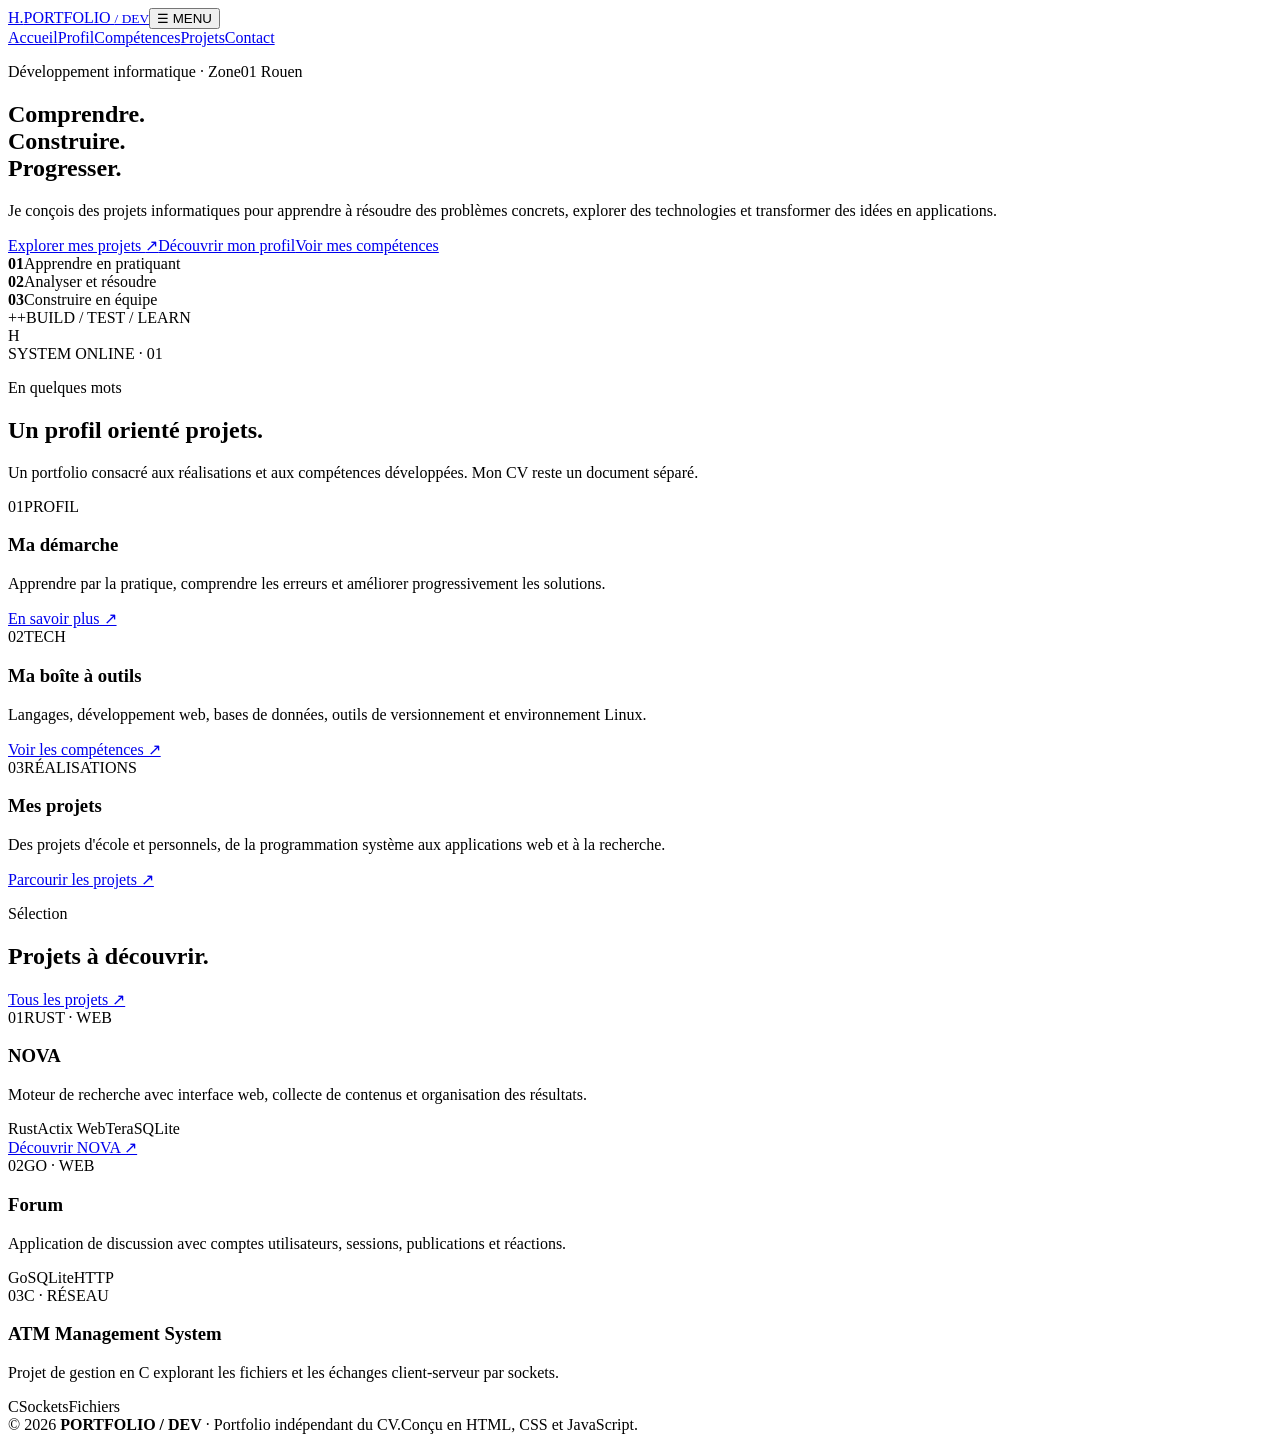
==== index.html @ 58ba7607 "Add files via upload" ====
<!doctype html>
<html lang="fr">
  <head>
    <meta charset="utf-8" />
    <meta name="viewport" content="width=device-width, initial-scale=1" />
    <meta
      name="description"
      content="Portfolio indépendant de développeur en formation à Zone01 Rouen. Présentation, compétences et projets."
    />
    <title>Accueil | Portfolio développeur</title>
    <link rel="stylesheet" href="static/css/style.css" />
    <script src="static/js/script.js" defer></script>
  </head>
  <body>
    <header class="site-header">
      <div class="wrap header-inner">
        <a class="brand" href="index.html"
          ><span class="brand-mark">H.</span
          ><span class="brand-name">PORTFOLIO <small>/ DEV</small></span></a
        ><button
          class="menu-toggle"
          aria-label="Ouvrir le menu"
          aria-expanded="false"
        >
          ☰ MENU
        </button>
        <nav class="nav" aria-label="Navigation principale">
          <a href="index.html" class="active" aria-current="page">Accueil</a
          ><a href="profil.html" class="">Profil</a
          ><a href="competences.html" class="">Compétences</a
          ><a href="projets.html" class="">Projets</a
          ><a href="contact.html" class="">Contact</a>
        </nav>
      </div>
    </header>
    <main>
      <section class="wrap hero">
        <div>
          <p class="eyebrow">Développement informatique · Zone01 Rouen</p>
          <h1>Comprendre.<br /><span>Construire.</span><br />Progresser.</h1>
          <p class="intro">
            Je conçois des projets informatiques pour apprendre à résoudre des
            problèmes concrets, explorer des technologies et transformer des
            idées en applications.
          </p>
          <div class="actions">
            <a class="btn btn-primary" href="projets.html"
              >Explorer mes projets <span>↗</span></a
            ><a class="btn btn-secondary" href="profil.html"
              >Découvrir mon profil</a
            ><a class="btn btn-tertiary" href="competences.html"
              >Voir mes compétences</a
            >
          </div>
          <div class="micro-grid">
            <div><strong>01</strong><span>Apprendre en pratiquant</span></div>
            <div><strong>02</strong><span>Analyser et résoudre</span></div>
            <div><strong>03</strong><span>Construire en équipe</span></div>
          </div>
        </div>
        <div class="hero-art" aria-label="Illustration graphique du portfolio">
          <span class="art-cross one">+</span
          ><span class="art-cross two">+</span
          ><span class="art-label top">BUILD / TEST / LEARN</span>
          <div class="art-core"><span>H</span></div>
          <span class="art-label bottom">SYSTEM ONLINE · 01</span>
        </div>
      </section>
      <section class="section section-alt">
        <div class="wrap">
          <div class="section-head">
            <div>
              <p class="eyebrow">En quelques mots</p>
              <h2 class="section-title">
                Un profil orienté <span>projets.</span>
              </h2>
            </div>
            <p class="section-note">
              Un portfolio consacré aux réalisations et aux compétences
              développées. Mon CV reste un document séparé.
            </p>
          </div>
          <div class="cards">
            <article class="card">
              <div class="card-top">
                <span class="card-index">01</span
                ><span class="tag">PROFIL</span>
              </div>
              <h3>Ma démarche</h3>
              <p>
                Apprendre par la pratique, comprendre les erreurs et améliorer
                progressivement les solutions.
              </p>
              <a class="text-link" href="profil.html">En savoir plus ↗</a>
            </article>
            <article class="card">
              <div class="card-top">
                <span class="card-index">02</span><span class="tag">TECH</span>
              </div>
              <h3>Ma boîte à outils</h3>
              <p>
                Langages, développement web, bases de données, outils de
                versionnement et environnement Linux.
              </p>
              <a class="text-link" href="competences.html"
                >Voir les compétences ↗</a
              >
            </article>
            <article class="card">
              <div class="card-top">
                <span class="card-index">03</span
                ><span class="tag">RÉALISATIONS</span>
              </div>
              <h3>Mes projets</h3>
              <p>
                Des projets d'école et personnels, de la programmation système
                aux applications web et à la recherche.
              </p>
              <a class="text-link" href="projets.html"
                >Parcourir les projets ↗</a
              >
            </article>
          </div>
        </div>
      </section>
      <section class="section">
        <div class="wrap">
          <div class="section-head">
            <div>
              <p class="eyebrow">Sélection</p>
              <h2 class="section-title">Projets à <span>découvrir.</span></h2>
            </div>
            <a class="text-link" href="projets.html">Tous les projets ↗</a>
          </div>
          <div class="cards">
            <article class="card">
              <div class="card-top">
                <span class="card-index">01</span
                ><span class="tag">RUST · WEB</span>
              </div>
              <h3>NOVA</h3>
              <p>
                Moteur de recherche avec interface web, collecte de contenus et
                organisation des résultats.
              </p>
              <div class="tags">
                <span>Rust</span><span>Actix Web</span><span>Tera</span
                ><span>SQLite</span>
              </div>

              <a class="text-link" href="projet.html?id=nova">
                Découvrir NOVA ↗
              </a>
            </article>
            <article class="card">
              <div class="card-top">
                <span class="card-index">02</span
                ><span class="tag">GO · WEB</span>
              </div>
              <h3>Forum</h3>
              <p>
                Application de discussion avec comptes utilisateurs, sessions,
                publications et réactions.
              </p>
              <div class="tags">
                <span>Go</span><span>SQLite</span><span>HTTP</span>
              </div>
            </article>
            <article class="card">
              <div class="card-top">
                <span class="card-index">03</span
                ><span class="tag">C · RÉSEAU</span>
              </div>
              <h3>ATM Management System</h3>
              <p>
                Projet de gestion en C explorant les fichiers et les échanges
                client-serveur par sockets.
              </p>
              <div class="tags">
                <span>C</span><span>Sockets</span><span>Fichiers</span>
              </div>
            </article>
          </div>
        </div>
      </section>
    </main>
    <footer class="site-footer">
      <div class="wrap footer-inner">
        <span
          >© <span data-year>2026</span> <strong>PORTFOLIO / DEV</strong> ·
          Portfolio indépendant du CV.</span
        ><span>Conçu en HTML, CSS et JavaScript.</span>
      </div>
    </footer>
  </body>
</html>
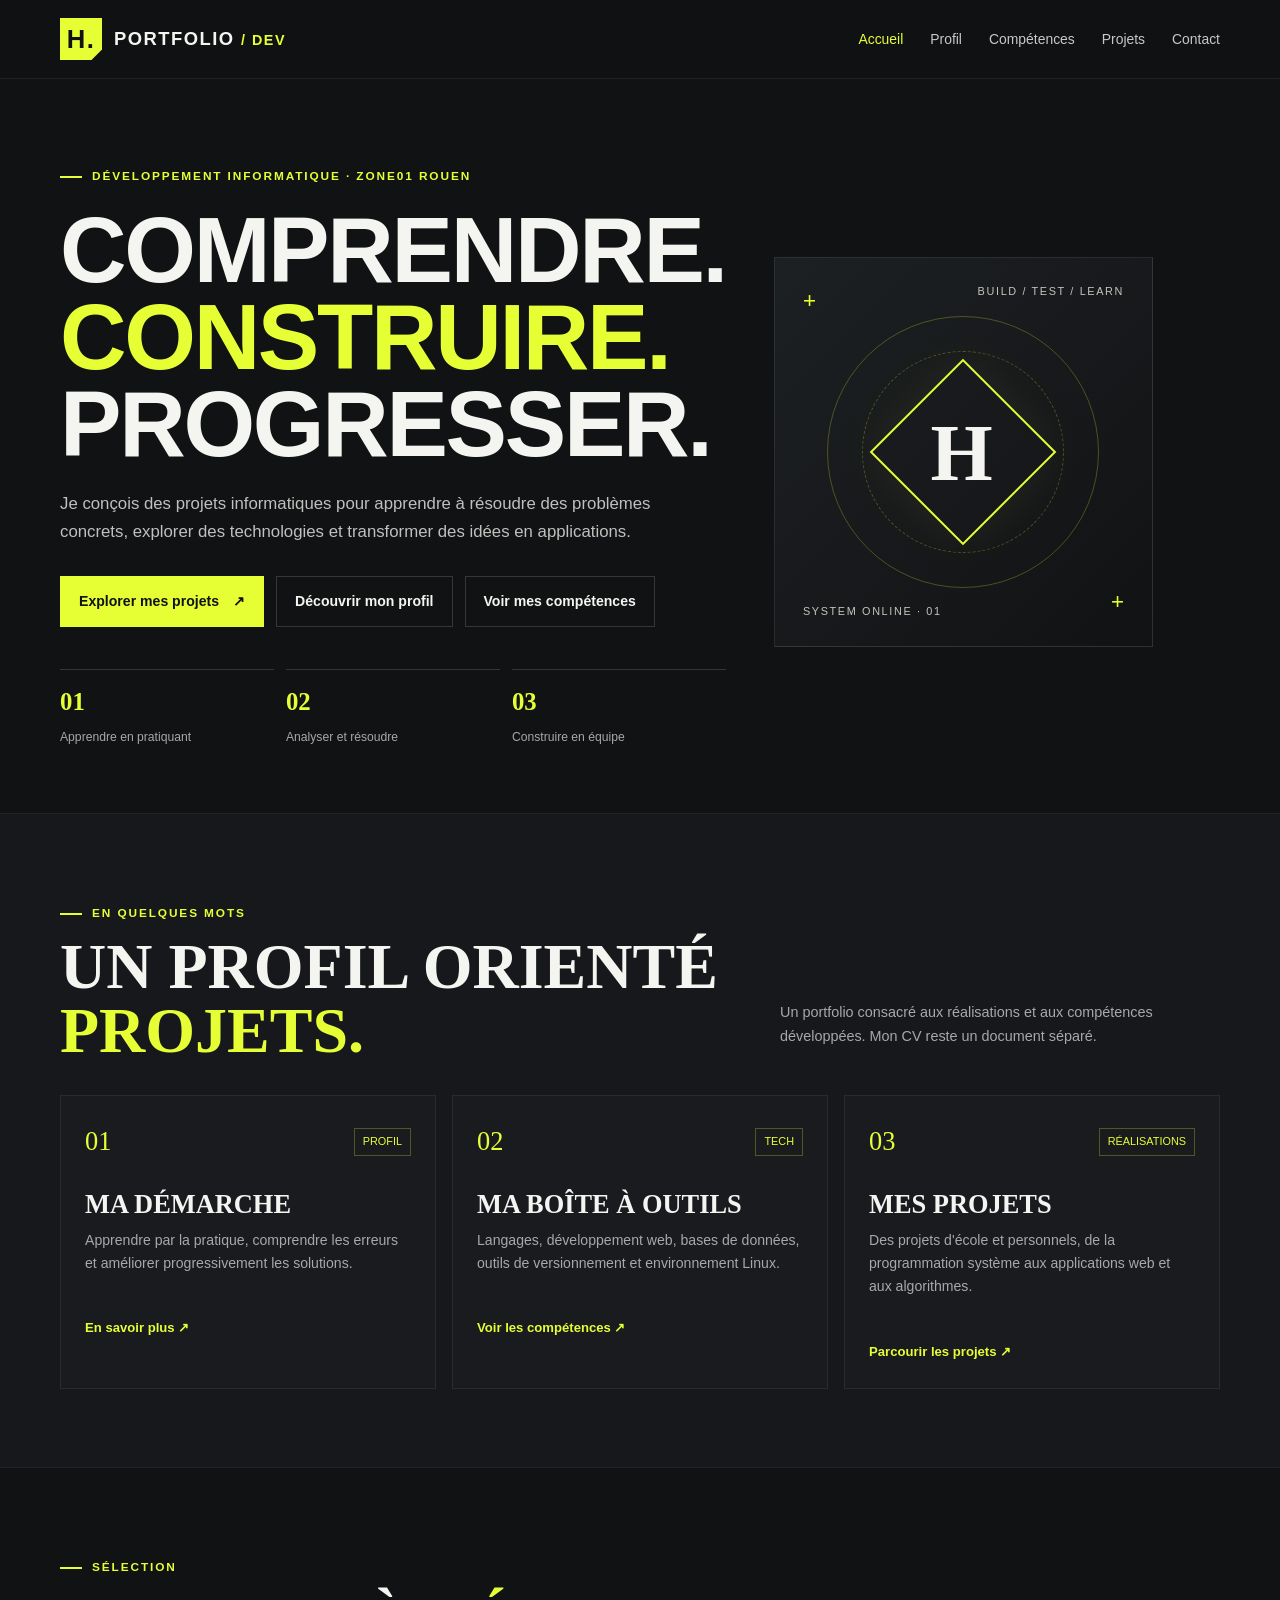
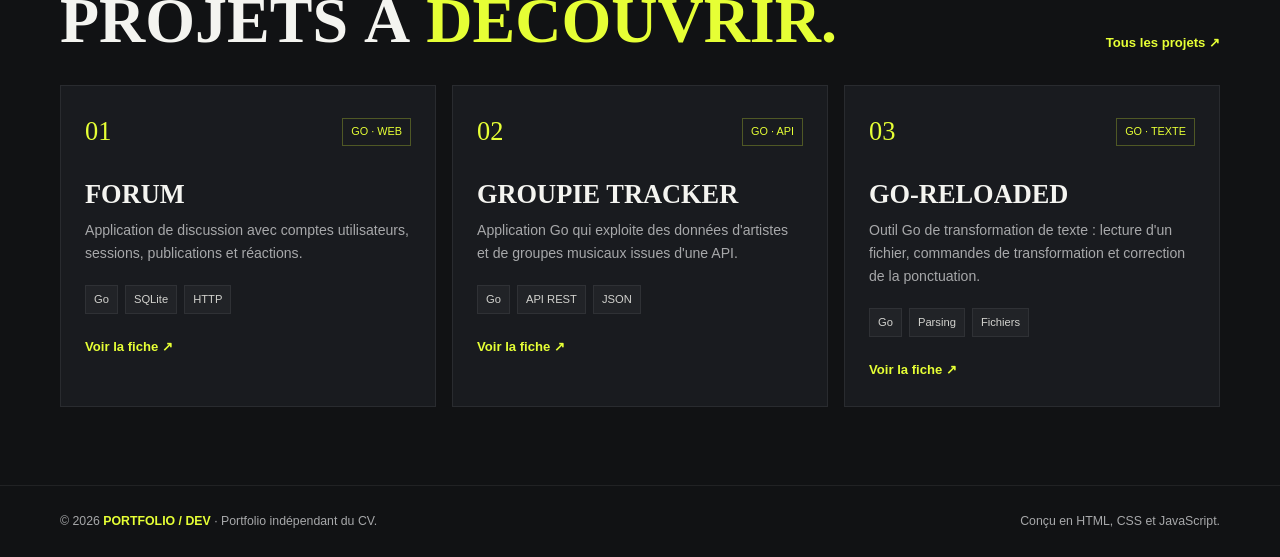
==== commit a43f3d55: "Update project descriptions and titles in index.html" ====
--- a/index.html
+++ b/index.html
@@ -114,7 +114,7 @@
               <h3>Mes projets</h3>
               <p>
                 Des projets d'école et personnels, de la programmation système
-                aux applications web et à la recherche.
+                aux applications web et aux algorithmes.
               </p>
               <a class="text-link" href="projets.html"
                 >Parcourir les projets ↗</a
@@ -135,50 +135,42 @@
           <div class="cards">
             <article class="card">
               <div class="card-top">
-                <span class="card-index">01</span
-                ><span class="tag">RUST · WEB</span>
-              </div>
-              <h3>NOVA</h3>
-              <p>
-                Moteur de recherche avec interface web, collecte de contenus et
-                organisation des résultats.
-              </p>
-              <div class="tags">
-                <span>Rust</span><span>Actix Web</span><span>Tera</span
-                ><span>SQLite</span>
-              </div>
-
-              <a class="text-link" href="projet.html?id=nova">
-                Découvrir NOVA ↗
-              </a>
-            </article>
-            <article class="card">
-              <div class="card-top">
-                <span class="card-index">02</span
-                ><span class="tag">GO · WEB</span>
+                <span class="card-index">01</span><span class="tag">GO · WEB</span>
               </div>
               <h3>Forum</h3>
               <p>
-                Application de discussion avec comptes utilisateurs, sessions,
-                publications et réactions.
+                Application de discussion avec comptes utilisateurs, sessions, publications et réactions.
               </p>
               <div class="tags">
                 <span>Go</span><span>SQLite</span><span>HTTP</span>
               </div>
+              <a class="text-link" href="projet.html?id=forum">Voir la fiche ↗</a>
             </article>
             <article class="card">
               <div class="card-top">
-                <span class="card-index">03</span
-                ><span class="tag">C · RÉSEAU</span>
+                <span class="card-index">02</span><span class="tag">GO · API</span>
               </div>
-              <h3>ATM Management System</h3>
+              <h3>Groupie Tracker</h3>
               <p>
-                Projet de gestion en C explorant les fichiers et les échanges
-                client-serveur par sockets.
+                Application Go qui exploite des données d'artistes et de groupes musicaux issues d'une API.
               </p>
               <div class="tags">
-                <span>C</span><span>Sockets</span><span>Fichiers</span>
+                <span>Go</span><span>API REST</span><span>JSON</span>
               </div>
+              <a class="text-link" href="projet.html?id=groupie-tracker">Voir la fiche ↗</a>
+            </article>
+            <article class="card">
+              <div class="card-top">
+                <span class="card-index">03</span><span class="tag">GO · TEXTE</span>
+              </div>
+              <h3>Go-Reloaded</h3>
+              <p>
+                Outil Go de transformation de texte : lecture d'un fichier, commandes de transformation et correction de la ponctuation.
+              </p>
+              <div class="tags">
+                <span>Go</span><span>Parsing</span><span>Fichiers</span>
+              </div>
+              <a class="text-link" href="projet.html?id=go-reloaded">Voir la fiche ↗</a>
             </article>
           </div>
         </div>
@@ -193,4 +185,4 @@
       </div>
     </footer>
   </body>
-</html>+</html>
--- a/static/css/style.css
+++ b/static/css/style.css
@@ -0,0 +1,746 @@
+@import url("https://fonts.googleapis.com/css2?family=Barlow+Condensed:wght@500;600;700;800&family=Inter:wght@400;500;600;700&display=swap");
+:root {
+  --bg: #111214;
+  --panel: #191b1f;
+  --panel2: #202227;
+  --text: #f4f4f0;
+  --muted: #a7a8aa;
+  --line: #34363b;
+  --accent: #e6ff35;
+  --accent-dark: #b5ca19;
+  --max: 1160px;
+}
+* {
+  box-sizing: border-box;
+}
+html {
+  scroll-behavior: smooth;
+}
+body {
+  margin: 0;
+  background: var(--bg);
+  color: var(--text);
+  font-family: Inter, Arial, sans-serif;
+  line-height: 1.65;
+}
+body:before {
+  content: "";
+  position: fixed;
+  inset: 0;
+  pointer-events: none;
+  opacity: 0.16;
+  background-image:
+    linear-gradient(#ffffff08 1px, transparent 1px),
+    linear-gradient(90deg, #ffffff08 1px, transparent 1px);
+  background-size: 44px 44px;
+  z-index: -1;
+}
+a {
+  color: inherit;
+  text-decoration: none;
+}
+button,
+input,
+textarea {
+  font: inherit;
+}
+.wrap {
+  width: min(var(--max), calc(100% - 40px));
+  margin: auto;
+}
+.site-header {
+  position: sticky;
+  top: 0;
+  z-index: 20;
+  background: #111214ed;
+  backdrop-filter: blur(16px);
+  border-bottom: 1px solid #ffffff12;
+}
+.header-inner {
+  min-height: 78px;
+  display: flex;
+  align-items: center;
+  justify-content: space-between;
+  gap: 24px;
+}
+.brand {
+  display: flex;
+  align-items: center;
+  gap: 12px;
+  font-family: "Barlow Condensed", sans-serif;
+  font-size: 1.15rem;
+  font-weight: 800;
+  letter-spacing: 0.08em;
+}
+.brand-mark {
+  display: grid;
+  place-items: center;
+  width: 42px;
+  height: 42px;
+  background: var(--accent);
+  color: #111;
+  font-size: 1.6rem;
+  clip-path: polygon(0 0, 100% 0, 100% 75%, 75% 100%, 0 100%);
+}
+.brand small {
+  color: var(--accent);
+  font-size: 0.78em;
+}
+.nav {
+  display: flex;
+  align-items: center;
+  gap: 27px;
+}
+.nav a {
+  color: #c8c8c6;
+  font-size: 0.87rem;
+  transition: color 0.2s;
+}
+.nav a:hover,
+.nav a.active {
+  color: var(--accent);
+}
+.nav .contact-link {
+  padding: 10px 15px;
+  border: 1px solid var(--accent);
+  color: var(--accent);
+}
+.menu-toggle {
+  display: none;
+  background: none;
+  border: 1px solid var(--line);
+  color: var(--text);
+  padding: 8px 11px;
+}
+.hero {
+  min-height: 610px;
+  display: grid;
+  grid-template-columns: 1.15fr 0.85fr;
+  align-items: center;
+  gap: 48px;
+  padding: 76px 0 64px;
+}
+.eyebrow {
+  font-size: 0.74rem;
+  font-weight: 700;
+  letter-spacing: 0.16em;
+  color: var(--accent);
+  text-transform: uppercase;
+}
+.eyebrow:before {
+  content: "";
+  display: inline-block;
+  width: 22px;
+  height: 2px;
+  background: var(--accent);
+  vertical-align: middle;
+  margin-right: 10px;
+}
+.hero h1,
+.page-hero h1 {
+  font-family: "Barlow Condensed", sans-serif;
+  text-transform: uppercase;
+  font-size: clamp(3.4rem, 7.2vw, 6.5rem);
+  line-height: 0.94;
+  letter-spacing: -0.025em;
+  margin: 22px 0;
+}
+.hero h1 span,
+.page-hero h1 span,
+.section-title span {
+  color: var(--accent);
+}
+.intro {
+  max-width: 610px;
+  color: #c0c0be;
+  font-size: 1.05rem;
+}
+.actions {
+  display: flex;
+  flex-wrap: wrap;
+  gap: 12px;
+  margin: 30px 0;
+}
+.btn {
+  display: inline-flex;
+  align-items: center;
+  gap: 14px;
+  padding: 13px 18px;
+  font-weight: 700;
+  font-size: 0.88rem;
+  border: 1px solid var(--line);
+  transition:
+    transform 0.2s,
+    border 0.2s;
+}
+.btn:hover {
+  transform: translateY(-2px);
+}
+.btn-primary {
+  background: var(--accent);
+  color: #101112;
+  border-color: var(--accent);
+}
+.btn-secondary:hover,
+.btn-tertiary:hover {
+  border-color: var(--accent);
+  color: var(--accent);
+}
+.micro-grid {
+  display: grid;
+  grid-template-columns: repeat(3, 1fr);
+  gap: 12px;
+  margin-top: 42px;
+}
+.micro-grid div {
+  border-top: 1px solid var(--line);
+  padding-top: 12px;
+}
+.micro-grid strong {
+  display: block;
+  color: var(--accent);
+  font-family: "Barlow Condensed";
+  font-size: 1.55rem;
+}
+.micro-grid span {
+  font-size: 0.76rem;
+  color: var(--muted);
+}
+.hero-art {
+  min-height: 390px;
+  position: relative;
+  border: 1px solid #ffffff1a;
+  background: linear-gradient(135deg, #1d2023, #111214);
+  overflow: hidden;
+  display: grid;
+  place-items: center;
+}
+.hero-art:before,
+.hero-art:after {
+  content: "";
+  position: absolute;
+  width: 270px;
+  height: 270px;
+  border: 1px solid #e6ff3540;
+  border-radius: 50%;
+}
+.hero-art:after {
+  width: 200px;
+  height: 200px;
+  border-style: dashed;
+  animation: spin 30s linear infinite;
+}
+.art-cross {
+  position: absolute;
+  color: var(--accent);
+  font-size: 1.4rem;
+}
+.art-cross.one {
+  top: 25px;
+  left: 28px;
+}
+.art-cross.two {
+  right: 28px;
+  bottom: 25px;
+}
+.art-core {
+  width: 132px;
+  height: 132px;
+  display: grid;
+  place-items: center;
+  border: 2px solid var(--accent);
+  transform: rotate(45deg);
+  box-shadow: 0 0 55px #e6ff3512;
+}
+.art-core span {
+  font-family: "Barlow Condensed";
+  font-size: 5rem;
+  font-weight: 800;
+  transform: rotate(-45deg);
+}
+.art-label {
+  position: absolute;
+  font-size: 0.68rem;
+  letter-spacing: 0.15em;
+  color: #c3c5bb;
+}
+.art-label.top {
+  top: 25px;
+  right: 28px;
+}
+.art-label.bottom {
+  bottom: 25px;
+  left: 28px;
+}
+.section {
+  padding: 78px 0;
+}
+.section-alt {
+  background: #17181b;
+  border-top: 1px solid #ffffff0b;
+  border-bottom: 1px solid #ffffff0b;
+}
+.section-head {
+  display: flex;
+  justify-content: space-between;
+  align-items: end;
+  gap: 30px;
+  margin-bottom: 32px;
+}
+.section-title {
+  font-family: "Barlow Condensed";
+  font-size: clamp(2.6rem, 5vw, 4.1rem);
+  line-height: 1;
+  margin: 10px 0 0;
+  text-transform: uppercase;
+}
+.section-note {
+  max-width: 440px;
+  color: var(--muted);
+  font-size: 0.9rem;
+}
+.cards {
+  display: grid;
+  grid-template-columns: repeat(3, 1fr);
+  gap: 16px;
+}
+.card {
+  background: var(--panel);
+  border: 1px solid #ffffff12;
+  padding: 24px;
+  position: relative;
+  min-width: 0;
+  transition:
+    transform 0.2s,
+    border-color 0.2s;
+}
+.card:hover {
+  transform: translateY(-4px);
+  border-color: #e6ff3566;
+}
+.card-top {
+  display: flex;
+  justify-content: space-between;
+  gap: 12px;
+  align-items: center;
+  margin-bottom: 26px;
+}
+.card-index {
+  font-family: "Barlow Condensed";
+  font-size: 1.65rem;
+  color: var(--accent);
+}
+.tag {
+  font-size: 0.68rem;
+  color: var(--accent);
+  border: 1px solid #e6ff3544;
+  padding: 4px 8px;
+  white-space: nowrap;
+}
+.card h3 {
+  font-family: "Barlow Condensed";
+  font-size: 1.65rem;
+  line-height: 1.1;
+  text-transform: uppercase;
+  margin: 0 0 10px;
+}
+.card p {
+  color: var(--muted);
+  font-size: 0.88rem;
+  margin: 0 0 20px;
+}
+.tags {
+  display: flex;
+  flex-wrap: wrap;
+  gap: 7px;
+}
+.tags span {
+  background: #ffffff09;
+  border: 1px solid #ffffff10;
+  padding: 4px 8px;
+  font-size: 0.7rem;
+  color: #d2d2ce;
+}
+.text-link {
+  display: inline-flex;
+  align-items: center;
+  gap: 8px;
+  color: var(--accent);
+  font-size: 0.82rem;
+  font-weight: 700;
+  margin-top: 22px;
+}
+.page-hero {
+  padding: 84px 0 55px;
+  border-bottom: 1px solid #ffffff10;
+}
+.page-hero h1 {
+  font-size: clamp(3.6rem, 8vw, 6rem);
+  max-width: 900px;
+}
+.page-hero .intro {
+  max-width: 760px;
+}
+.content-grid {
+  display: grid;
+  grid-template-columns: 1fr 1fr;
+  gap: 22px;
+}
+.panel {
+  background: var(--panel);
+  border: 1px solid #ffffff12;
+  padding: 28px;
+}
+.panel h2,
+.panel h3 {
+  font-family: "Barlow Condensed";
+  font-size: 1.8rem;
+  text-transform: uppercase;
+  margin: 0 0 12px;
+}
+.panel p {
+  color: #b6b7b8;
+}
+.principles {
+  display: grid;
+  gap: 12px;
+}
+.principle {
+  display: flex;
+  gap: 16px;
+  background: var(--panel);
+  border: 1px solid #ffffff12;
+  padding: 19px;
+}
+.principle-number {
+  color: var(--accent);
+  font-family: "Barlow Condensed";
+  font-size: 1.8rem;
+}
+.principle h3 {
+  margin: 0;
+  font-size: 1rem;
+}
+.principle p {
+  margin: 4px 0 0;
+  color: var(--muted);
+  font-size: 0.86rem;
+}
+.skill-layout {
+  display: grid;
+  grid-template-columns: repeat(2, 1fr);
+  gap: 16px;
+}
+.skill-card {
+  background: var(--panel);
+  border: 1px solid #ffffff12;
+  padding: 25px;
+}
+.skill-card h3 {
+  font-family: "Barlow Condensed";
+  font-size: 1.55rem;
+  text-transform: uppercase;
+  margin: 0 0 15px;
+}
+.skill-card p {
+  color: var(--muted);
+  font-size: 0.84rem;
+}
+.skill-meter {
+  height: 4px;
+  background: #34363b;
+  margin: 17px 0 12px;
+}
+.skill-meter span {
+  display: block;
+  height: 100%;
+  width: var(--w);
+  background: var(--accent);
+}
+.skill-caption {
+  display: flex;
+  justify-content: space-between;
+  font-size: 0.72rem;
+  color: var(--muted);
+}
+.filter-bar {
+  display: flex;
+  flex-wrap: wrap;
+  gap: 8px;
+  margin: 0 0 26px;
+}
+.filter-btn {
+  background: transparent;
+  border: 1px solid var(--line);
+  color: #c5c5c2;
+  padding: 9px 13px;
+  cursor: pointer;
+  font-size: 0.8rem;
+}
+.filter-btn.active,
+.filter-btn:hover {
+  background: var(--accent);
+  border-color: var(--accent);
+  color: #101112;
+}
+.project-card[hidden] {
+  display: none;
+}
+.project-detail {
+  border-top: 1px solid var(--line);
+  margin-top: 18px;
+  padding-top: 15px;
+  color: var(--muted);
+  font-size: 0.83rem;
+}
+.project-detail strong {
+  color: var(--text);
+}
+.contact-grid {
+  display: grid;
+  grid-template-columns: 0.8fr 1.2fr;
+  gap: 24px;
+}
+.contact-list {
+  display: grid;
+  gap: 12px;
+}
+.contact-item {
+  padding: 17px;
+  background: var(--panel);
+  border: 1px solid #ffffff12;
+}
+.contact-item span {
+  display: block;
+  color: var(--muted);
+  font-size: 0.75rem;
+}
+.contact-item strong {
+  overflow-wrap: anywhere;
+}
+.contact-form {
+  display: grid;
+  gap: 15px;
+}
+.field label {
+  display: block;
+  font-size: 0.82rem;
+  margin-bottom: 7px;
+}
+.field input,
+.field textarea {
+  width: 100%;
+  background: #111214;
+  border: 1px solid var(--line);
+  color: var(--text);
+  padding: 12px 13px;
+  outline: none;
+}
+.field input:focus,
+.field textarea:focus {
+  border-color: var(--accent);
+}
+.field textarea {
+  min-height: 145px;
+  resize: vertical;
+}
+.form-note {
+  font-size: 0.76rem;
+  color: var(--muted);
+}
+.site-footer {
+  border-top: 1px solid #ffffff12;
+  padding: 25px 0;
+  color: var(--muted);
+  font-size: 0.77rem;
+}
+.footer-inner {
+  display: flex;
+  justify-content: space-between;
+  gap: 18px;
+  flex-wrap: wrap;
+}
+.footer-inner strong {
+  color: var(--accent);
+}
+.notice {
+  border-left: 3px solid var(--accent);
+  padding: 12px 16px;
+  background: #e6ff3509;
+  color: #c5c6bf;
+  font-size: 0.82rem;
+}
+.empty-state {
+  color: var(--muted);
+}
+@keyframes spin {
+  to {
+    transform: rotate(360deg);
+  }
+}
+@media (max-width: 850px) {
+  .hero {
+    grid-template-columns: 1fr;
+    gap: 30px;
+    padding-top: 54px;
+  }
+  .hero-art {
+    min-height: 310px;
+  }
+  .cards {
+    grid-template-columns: repeat(2, 1fr);
+  }
+  .nav {
+    gap: 15px;
+  }
+  .nav a {
+    font-size: 0.8rem;
+  }
+  .contact-grid {
+    grid-template-columns: 1fr;
+  }
+  .section-head {
+    align-items: start;
+    flex-direction: column;
+  }
+  .content-grid {
+    gap: 14px;
+  }
+}
+@media (max-width: 650px) {
+  .wrap {
+    width: min(var(--max), calc(100% - 28px));
+  }
+  .header-inner {
+    min-height: 68px;
+  }
+  .menu-toggle {
+    display: block;
+  }
+  .nav {
+    display: none;
+    position: absolute;
+    top: 68px;
+    left: 0;
+    right: 0;
+    background: #111214;
+    border-bottom: 1px solid var(--line);
+    padding: 18px 22px 22px;
+    flex-direction: column;
+    align-items: stretch;
+  }
+  .nav.open {
+    display: flex;
+  }
+  .nav a {
+    padding: 8px;
+  }
+  .hero {
+    min-height: auto;
+    padding: 55px 0 42px;
+  }
+  .hero h1 {
+    font-size: clamp(3.2rem, 15vw, 5.2rem);
+  }
+  .hero-art {
+    min-height: 270px;
+  }
+  .micro-grid {
+    gap: 8px;
+  }
+  .micro-grid span {
+    font-size: 0.67rem;
+  }
+  .section {
+    padding: 56px 0;
+  }
+  .cards,
+  .skill-layout,
+  .content-grid {
+    grid-template-columns: 1fr;
+  }
+  .page-hero {
+    padding: 58px 0 38px;
+  }
+  .page-hero h1 {
+    font-size: clamp(3.2rem, 14vw, 5rem);
+  }
+  .card {
+    padding: 21px;
+  }
+  .footer-inner {
+    flex-direction: column;
+  }
+  .brand-name {
+    font-size: 1rem;
+  }
+}
+@media (prefers-reduced-motion: reduce) {
+  *,
+  *:before,
+  *:after {
+    scroll-behavior: auto !important;
+    animation: none !important;
+    transition: none !important;
+  }
+}
+
+/* Fiches détaillées des projets */
+.project-open {
+  border-top: 1px solid var(--line);
+  padding-top: 15px;
+  width: 100%;
+  justify-content: space-between;
+  line-height: 1.5;
+}
+.project-info-grid {
+  display: grid;
+  grid-template-columns: repeat(2, minmax(0, 1fr));
+  gap: 20px;
+  align-items: start;
+}
+.detail-list {
+  padding-left: 20px;
+  margin: 14px 0 0;
+  color: #c6c7c4;
+}
+.detail-list li {
+  padding: 0 0 12px 5px;
+}
+.detail-list li::marker {
+  color: var(--accent);
+}
+.project-detail-page .page-hero h1 {
+  overflow-wrap: anywhere;
+}
+.project-detail-page .tags {
+  margin-top: 24px;
+}
+@media (max-width: 650px) {
+  .project-info-grid {
+    grid-template-columns: 1fr;
+  }
+}
+
+/* Cartes de projets entièrement cliquables */
+.project-card-clickable {
+  cursor: pointer;
+  transition:
+    transform 0.18s ease,
+    border-color 0.18s ease,
+    background-color 0.18s ease;
+}
+.project-card-clickable:focus-visible {
+  outline: 3px solid var(--accent, #f5d90a);
+  outline-offset: 4px;
+}
+@media (hover: hover) and (pointer: fine) {
+  .project-card-clickable:hover {
+    transform: translateY(-4px);
+  }
+}
+@media (prefers-reduced-motion: reduce) {
+  .project-card-clickable {
+    transition: none;
+  }
+}
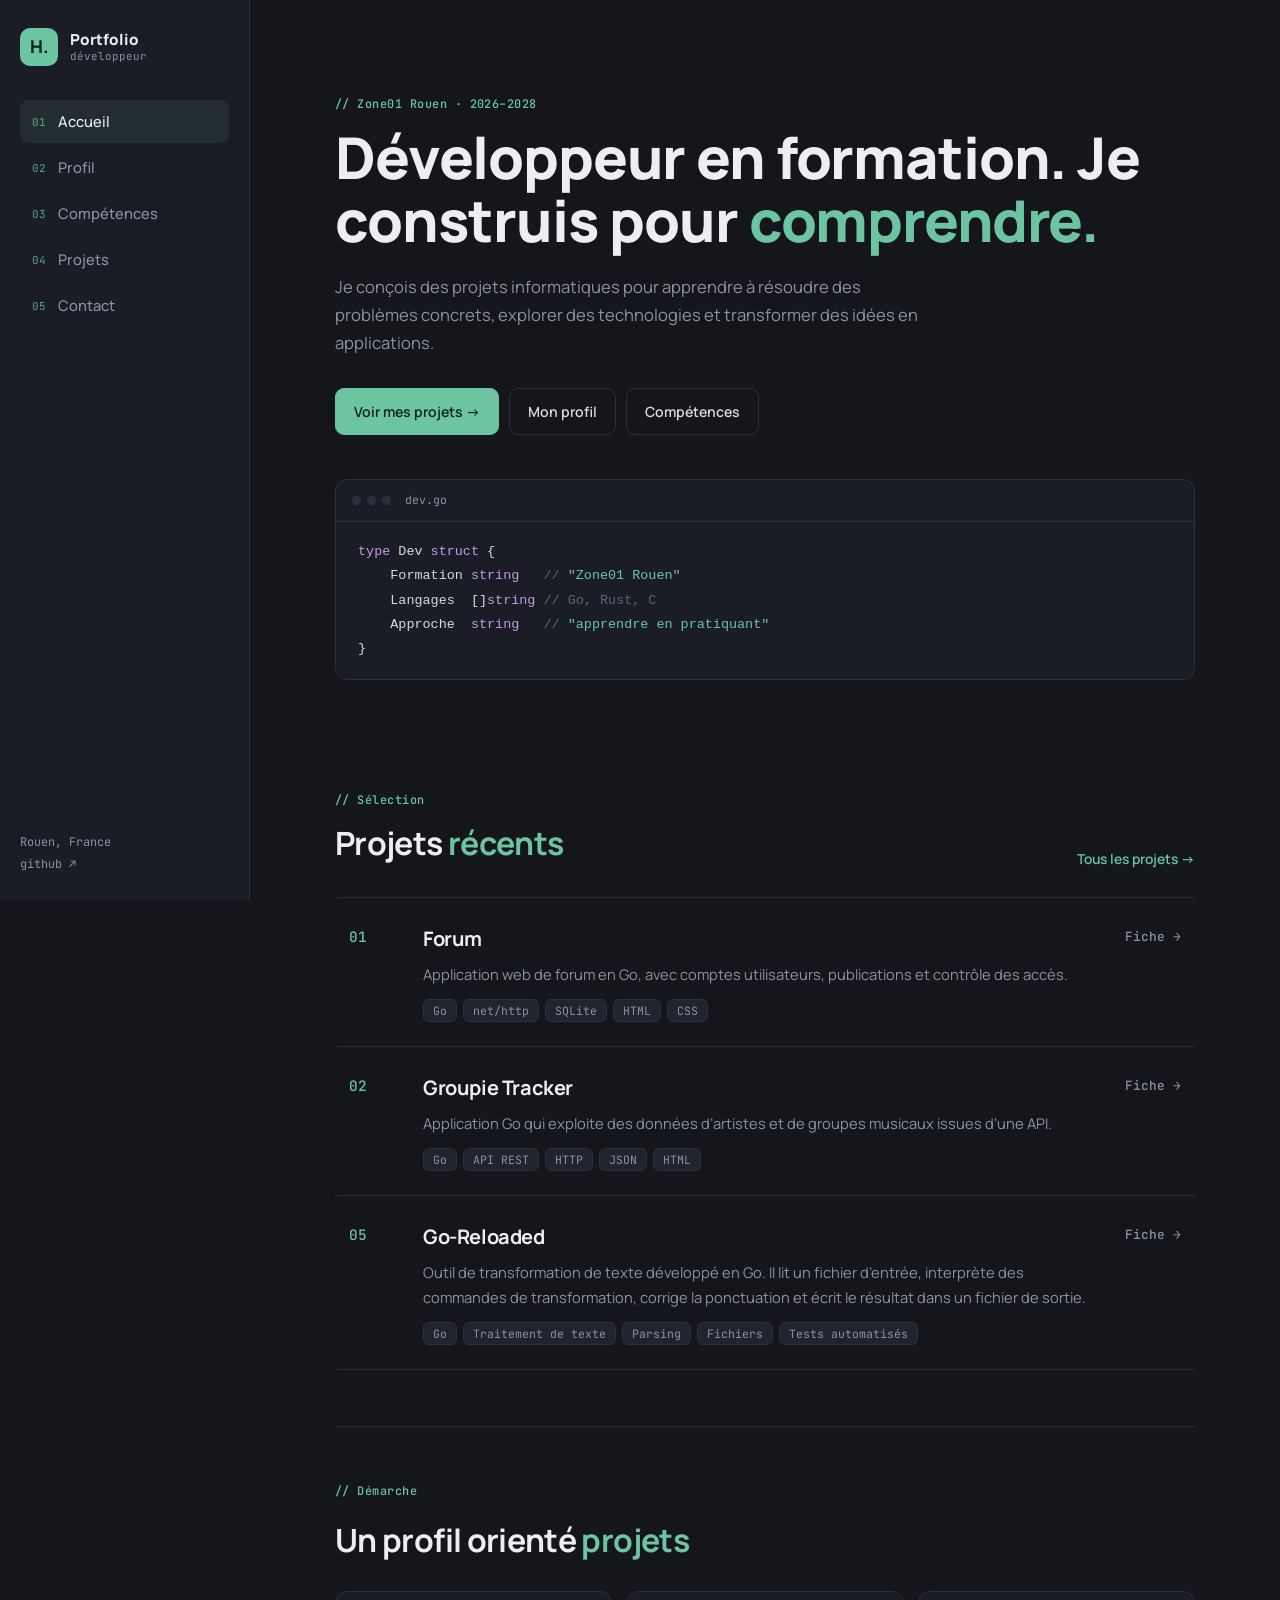
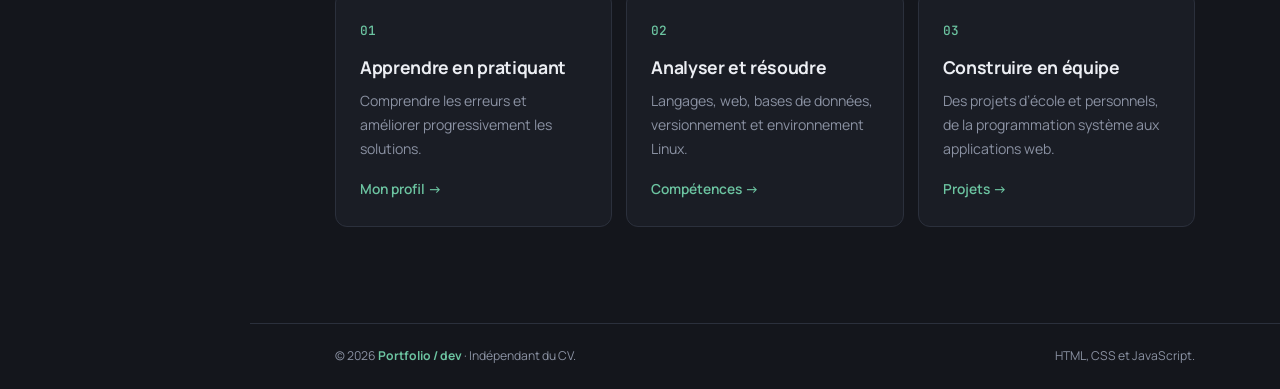
==== commit e3315139: "Update index.html" ====
--- a/index.html
+++ b/index.html
@@ -1,188 +1,46 @@
 <!doctype html>
 <html lang="fr">
-  <head>
-    <meta charset="utf-8" />
-    <meta name="viewport" content="width=device-width, initial-scale=1" />
-    <meta
-      name="description"
-      content="Portfolio indépendant de développeur en formation à Zone01 Rouen. Présentation, compétences et projets."
-    />
-    <title>Accueil | Portfolio développeur</title>
-    <link rel="stylesheet" href="static/css/style.css" />
-    <script src="static/js/script.js" defer></script>
-  </head>
-  <body>
-    <header class="site-header">
-      <div class="wrap header-inner">
-        <a class="brand" href="index.html"
-          ><span class="brand-mark">H.</span
-          ><span class="brand-name">PORTFOLIO <small>/ DEV</small></span></a
-        ><button
-          class="menu-toggle"
-          aria-label="Ouvrir le menu"
-          aria-expanded="false"
-        >
-          ☰ MENU
-        </button>
-        <nav class="nav" aria-label="Navigation principale">
-          <a href="index.html" class="active" aria-current="page">Accueil</a
-          ><a href="profil.html" class="">Profil</a
-          ><a href="competences.html" class="">Compétences</a
-          ><a href="projets.html" class="">Projets</a
-          ><a href="contact.html" class="">Contact</a>
-        </nav>
-      </div>
-    </header>
-    <main>
-      <section class="wrap hero">
-        <div>
-          <p class="eyebrow">Développement informatique · Zone01 Rouen</p>
-          <h1>Comprendre.<br /><span>Construire.</span><br />Progresser.</h1>
-          <p class="intro">
-            Je conçois des projets informatiques pour apprendre à résoudre des
-            problèmes concrets, explorer des technologies et transformer des
-            idées en applications.
-          </p>
-          <div class="actions">
-            <a class="btn btn-primary" href="projets.html"
-              >Explorer mes projets <span>↗</span></a
-            ><a class="btn btn-secondary" href="profil.html"
-              >Découvrir mon profil</a
-            ><a class="btn btn-tertiary" href="competences.html"
-              >Voir mes compétences</a
-            >
-          </div>
-          <div class="micro-grid">
-            <div><strong>01</strong><span>Apprendre en pratiquant</span></div>
-            <div><strong>02</strong><span>Analyser et résoudre</span></div>
-            <div><strong>03</strong><span>Construire en équipe</span></div>
-          </div>
-        </div>
-        <div class="hero-art" aria-label="Illustration graphique du portfolio">
-          <span class="art-cross one">+</span
-          ><span class="art-cross two">+</span
-          ><span class="art-label top">BUILD / TEST / LEARN</span>
-          <div class="art-core"><span>H</span></div>
-          <span class="art-label bottom">SYSTEM ONLINE · 01</span>
-        </div>
-      </section>
-      <section class="section section-alt">
-        <div class="wrap">
-          <div class="section-head">
-            <div>
-              <p class="eyebrow">En quelques mots</p>
-              <h2 class="section-title">
-                Un profil orienté <span>projets.</span>
-              </h2>
-            </div>
-            <p class="section-note">
-              Un portfolio consacré aux réalisations et aux compétences
-              développées. Mon CV reste un document séparé.
-            </p>
-          </div>
-          <div class="cards">
-            <article class="card">
-              <div class="card-top">
-                <span class="card-index">01</span
-                ><span class="tag">PROFIL</span>
-              </div>
-              <h3>Ma démarche</h3>
-              <p>
-                Apprendre par la pratique, comprendre les erreurs et améliorer
-                progressivement les solutions.
-              </p>
-              <a class="text-link" href="profil.html">En savoir plus ↗</a>
-            </article>
-            <article class="card">
-              <div class="card-top">
-                <span class="card-index">02</span><span class="tag">TECH</span>
-              </div>
-              <h3>Ma boîte à outils</h3>
-              <p>
-                Langages, développement web, bases de données, outils de
-                versionnement et environnement Linux.
-              </p>
-              <a class="text-link" href="competences.html"
-                >Voir les compétences ↗</a
-              >
-            </article>
-            <article class="card">
-              <div class="card-top">
-                <span class="card-index">03</span
-                ><span class="tag">RÉALISATIONS</span>
-              </div>
-              <h3>Mes projets</h3>
-              <p>
-                Des projets d'école et personnels, de la programmation système
-                aux applications web et aux algorithmes.
-              </p>
-              <a class="text-link" href="projets.html"
-                >Parcourir les projets ↗</a
-              >
-            </article>
-          </div>
-        </div>
-      </section>
-      <section class="section">
-        <div class="wrap">
-          <div class="section-head">
-            <div>
-              <p class="eyebrow">Sélection</p>
-              <h2 class="section-title">Projets à <span>découvrir.</span></h2>
-            </div>
-            <a class="text-link" href="projets.html">Tous les projets ↗</a>
-          </div>
-          <div class="cards">
-            <article class="card">
-              <div class="card-top">
-                <span class="card-index">01</span><span class="tag">GO · WEB</span>
-              </div>
-              <h3>Forum</h3>
-              <p>
-                Application de discussion avec comptes utilisateurs, sessions, publications et réactions.
-              </p>
-              <div class="tags">
-                <span>Go</span><span>SQLite</span><span>HTTP</span>
-              </div>
-              <a class="text-link" href="projet.html?id=forum">Voir la fiche ↗</a>
-            </article>
-            <article class="card">
-              <div class="card-top">
-                <span class="card-index">02</span><span class="tag">GO · API</span>
-              </div>
-              <h3>Groupie Tracker</h3>
-              <p>
-                Application Go qui exploite des données d'artistes et de groupes musicaux issues d'une API.
-              </p>
-              <div class="tags">
-                <span>Go</span><span>API REST</span><span>JSON</span>
-              </div>
-              <a class="text-link" href="projet.html?id=groupie-tracker">Voir la fiche ↗</a>
-            </article>
-            <article class="card">
-              <div class="card-top">
-                <span class="card-index">03</span><span class="tag">GO · TEXTE</span>
-              </div>
-              <h3>Go-Reloaded</h3>
-              <p>
-                Outil Go de transformation de texte : lecture d'un fichier, commandes de transformation et correction de la ponctuation.
-              </p>
-              <div class="tags">
-                <span>Go</span><span>Parsing</span><span>Fichiers</span>
-              </div>
-              <a class="text-link" href="projet.html?id=go-reloaded">Voir la fiche ↗</a>
-            </article>
-          </div>
-        </div>
-      </section>
-    </main>
-    <footer class="site-footer">
-      <div class="wrap footer-inner">
-        <span
-          >© <span data-year>2026</span> <strong>PORTFOLIO / DEV</strong> ·
-          Portfolio indépendant du CV.</span
-        ><span>Conçu en HTML, CSS et JavaScript.</span>
-      </div>
-    </footer>
-  </body>
+<head>
+<meta charset="utf-8" />
+<meta name="viewport" content="width=device-width, initial-scale=1" />
+<meta name="description" content="Portfolio indépendant de développeur en formation à Zone01 Rouen. Présentation, compétences et projets." />
+<title>Accueil | Portfolio développeur</title>
+<link rel="stylesheet" href="static/css/style.css" />
+<script src="static/js/script.js" defer></script>
+</head>
+<body>
+<aside class="side">
+<a class="brand" href="index.html"><span class="brand-mark">H.</span><span class="brand-name">Portfolio<small>développeur</small></span></a>
+<button class="menu-toggle" aria-label="Ouvrir le menu" aria-expanded="false">☰ Menu</button>
+<nav class="nav" aria-label="Navigation principale"><a href="index.html" data-n="01" class="active" aria-current="page">Accueil</a><a href="profil.html" data-n="02">Profil</a><a href="competences.html" data-n="03">Compétences</a><a href="projets.html" data-n="04">Projets</a><a href="contact.html" data-n="05">Contact</a></nav>
+<div class="side-foot"><span>Rouen, France</span><a href="https://github.com/gghhhyhhh" target="_blank" rel="noopener noreferrer">github ↗</a></div>
+</aside>
+<main>
+<div class="page">
+<section class="hero">
+<p class="kicker">Zone01 Rouen · 2026–2028</p>
+<h1>Développeur en formation. Je construis pour <em>comprendre.</em></h1>
+<p class="lead">Je conçois des projets informatiques pour apprendre à résoudre des problèmes concrets, explorer des technologies et transformer des idées en applications.</p>
+<div class="actions"><a class="btn btn-primary" href="projets.html">Voir mes projets →</a><a class="btn" href="profil.html">Mon profil</a><a class="btn" href="competences.html">Compétences</a></div>
+<div class="term"><div class="term-bar"><i></i><i></i><i></i><span>dev.go</span></div>
+<pre><span class="k">type</span> Dev <span class="k">struct</span> {
+    Formation <span class="k">string</span>   <span class="c">// <span class="s">"Zone01 Rouen"</span></span>
+    Langages  []<span class="k">string</span> <span class="c">// Go, Rust, C</span>
+    Approche  <span class="k">string</span>   <span class="c">// <span class="s">"apprendre en pratiquant"</span></span>
+}</pre></div>
+</section>
+<section class="section">
+<div class="sec-head"><div><p class="kicker">Sélection</p><h2 class="title">Projets <em>récents</em></h2></div><a class="link" href="projets.html">Tous les projets →</a></div>
+<div class="rows"><a class="row" href="projet.html?id=forum"><span class="idx">01</span><div><h3>Forum</h3><p>Application web de forum en Go, avec comptes utilisateurs, publications et contrôle des accès.</p><div class="chips"><span>Go</span><span>net/http</span><span>SQLite</span><span>HTML</span><span>CSS</span></div></div><span class="go">Fiche →</span></a><a class="row" href="projet.html?id=groupie-tracker"><span class="idx">02</span><div><h3>Groupie Tracker</h3><p>Application Go qui exploite des données d’artistes et de groupes musicaux issues d’une API.</p><div class="chips"><span>Go</span><span>API REST</span><span>HTTP</span><span>JSON</span><span>HTML</span></div></div><span class="go">Fiche →</span></a><a class="row" href="projet.html?id=go-reloaded"><span class="idx">05</span><div><h3>Go-Reloaded</h3><p>Outil de transformation de texte développé en Go. Il lit un fichier d’entrée, interprète des commandes de transformation, corrige la ponctuation et écrit le résultat dans un fichier de sortie.</p><div class="chips"><span>Go</span><span>Traitement de texte</span><span>Parsing</span><span>Fichiers</span><span>Tests automatisés</span></div></div><span class="go">Fiche →</span></a></div>
+</section>
+<section class="section">
+<p class="kicker">Démarche</p><h2 class="title" style="margin-bottom:24px">Un profil orienté <em>projets</em></h2>
+<div class="trio">
+<div class="box"><strong>01</strong><h3>Apprendre en pratiquant</h3><p>Comprendre les erreurs et améliorer progressivement les solutions.</p><a class="link" href="profil.html">Mon profil →</a></div>
+<div class="box"><strong>02</strong><h3>Analyser et résoudre</h3><p>Langages, web, bases de données, versionnement et environnement Linux.</p><a class="link" href="competences.html">Compétences →</a></div>
+<div class="box"><strong>03</strong><h3>Construire en équipe</h3><p>Des projets d’école et personnels, de la programmation système aux applications web.</p><a class="link" href="projets.html">Projets →</a></div>
+</div></section></div>
+</main>
+<footer class="site-footer"><div class="page footer-inner"><span>© <span data-year>2026</span> <strong>Portfolio / dev</strong> · Indépendant du CV.</span><span>HTML, CSS et JavaScript.</span></div></footer>
+</body>
 </html>
--- a/static/css/style.css
+++ b/static/css/style.css
@@ -1,746 +1,127 @@
-@import url("https://fonts.googleapis.com/css2?family=Barlow+Condensed:wght@500;600;700;800&family=Inter:wght@400;500;600;700&display=swap");
-:root {
-  --bg: #111214;
-  --panel: #191b1f;
-  --panel2: #202227;
-  --text: #f4f4f0;
-  --muted: #a7a8aa;
-  --line: #34363b;
-  --accent: #e6ff35;
-  --accent-dark: #b5ca19;
-  --max: 1160px;
+@import url("https://fonts.googleapis.com/css2?family=Manrope:wght@400;500;600;700;800&family=JetBrains+Mono:wght@400;500&display=swap");
+:root{--bg:#14161c;--panel:#1a1d25;--panel2:#20242e;--text:#d6d9e1;--head:#eceef3;--muted:#8b92a3;--line:#2b303c;--accent:#6cc4a1;--accent-soft:#6cc4a118;--mono:"JetBrains Mono",monospace;--side:250px}
+*{box-sizing:border-box}
+html{scroll-behavior:smooth}
+body{margin:0;background:var(--bg);color:var(--text);font:400 1rem/1.7 "Manrope",Arial,sans-serif}
+a{color:inherit;text-decoration:none}
+button,input,textarea{font:inherit}
+h1,h2,h3{color:var(--head);margin:0;letter-spacing:-.02em}
+/* Barre latérale */
+.side{position:fixed;inset:0 auto 0 0;width:var(--side);padding:28px 20px;display:flex;flex-direction:column;gap:34px;background:var(--panel);border-right:1px solid var(--line);z-index:20}
+.brand{display:flex;align-items:center;gap:12px;font-weight:800;color:var(--head)}
+.brand-mark{display:grid;place-items:center;width:38px;height:38px;border-radius:10px;background:var(--accent);color:#10231c;font-size:1.1rem}
+.brand-name{font-size:.95rem;line-height:1.2}
+.brand small{display:block;color:var(--muted);font:400 .68rem var(--mono)}
+.nav{display:flex;flex-direction:column;gap:3px}
+.nav a{display:flex;gap:12px;align-items:center;padding:9px 12px;border-radius:9px;color:var(--muted);font-size:.92rem;font-weight:500;transition:.2s}
+.nav a:before{content:attr(data-n);font:400 .68rem var(--mono);color:var(--accent);opacity:.8}
+.nav a:hover{color:var(--head);background:var(--panel2)}
+.nav a.active{color:var(--head);background:var(--accent-soft)}
+.side-foot{margin-top:auto;display:grid;gap:6px;font:400 .74rem var(--mono);color:var(--muted)}
+.side-foot a:hover{color:var(--accent)}
+.menu-toggle{display:none;background:none;border:1px solid var(--line);color:var(--text);border-radius:8px;padding:7px 12px;cursor:pointer;font-size:.8rem}
+main,.site-footer{margin-left:var(--side)}
+.page{width:min(860px,calc(100% - 64px));margin:auto}
+/* Textes */
+.kicker{font:500 .74rem var(--mono);color:var(--accent);letter-spacing:.04em;margin:0 0 14px}
+.kicker:before{content:"// "}
+.hero{padding:96px 0 56px}
+.hero h1,.head h1{font-size:clamp(2.2rem,5vw,3.6rem);line-height:1.1;font-weight:800}
+.hero h1 em,.head h1 em,.title em{font-style:normal;color:var(--accent)}
+.lead{max-width:600px;color:var(--muted);font-size:1.04rem;margin:20px 0 0}
+.head{padding:84px 0 36px;border-bottom:1px solid var(--line)}
+.title{font-size:clamp(1.5rem,3vw,2rem);font-weight:700}
+.section{padding:56px 0}
+.section+.section{border-top:1px solid var(--line)}
+.sec-head{display:flex;justify-content:space-between;align-items:end;gap:20px;margin-bottom:26px}
+.sec-head .kicker{margin-bottom:8px}
+/* Boutons et puces */
+.actions{display:flex;flex-wrap:wrap;gap:10px;margin:30px 0 0}
+.btn{display:inline-flex;gap:10px;align-items:center;padding:11px 18px;border-radius:9px;border:1px solid var(--line);font-weight:600;font-size:.88rem;cursor:pointer;color:var(--text);background:transparent;transition:.2s}
+.btn:hover{border-color:var(--accent);color:var(--accent)}
+.btn-primary{background:var(--accent);border-color:var(--accent);color:#10231c}
+.btn-primary:hover{background:#82d3b2;color:#10231c}
+.link{color:var(--accent);font-weight:600;font-size:.86rem}
+.link:hover{text-decoration:underline}
+.chips{display:flex;flex-wrap:wrap;gap:6px;margin-top:12px}
+.chips span{font:400 .72rem var(--mono);padding:3px 9px;border-radius:6px;background:var(--panel2);border:1px solid var(--line);color:var(--muted)}
+/* Fenêtre de code */
+.term{margin-top:44px;background:var(--panel);border:1px solid var(--line);border-radius:12px;overflow:hidden;font:400 .84rem/1.8 var(--mono)}
+.term-bar{padding:10px 16px;border-bottom:1px solid var(--line);color:var(--muted);font-size:.72rem;display:flex;gap:6px;align-items:center}
+.term-bar i{width:9px;height:9px;border-radius:50%;background:var(--line)}
+.term-bar span{margin-left:8px}
+.term pre{margin:0;padding:18px 22px;overflow-x:auto;color:var(--text)}
+.k{color:#c49cde}.s{color:var(--accent)}.c{color:#5d6475}
+/* Lignes de projets */
+.rows{display:grid}
+.row{display:grid;grid-template-columns:56px 1fr auto;gap:18px;align-items:start;padding:24px 14px;border-top:1px solid var(--line);border-radius:4px;transition:.2s}
+.row:last-child{border-bottom:1px solid var(--line)}
+.row:hover{background:var(--panel)}
+.row .idx{font:500 .9rem var(--mono);color:var(--accent);padding-top:5px}
+.row h3{font-size:1.25rem}
+.row p{margin:6px 0 0;color:var(--muted);font-size:.92rem}
+.row .go{font:500 .8rem var(--mono);color:var(--muted);padding-top:6px;transition:.2s}
+.row:hover .go{color:var(--accent);transform:translateX(4px)}
+/* Trois colonnes */
+.trio{display:grid;grid-template-columns:repeat(3,1fr);gap:14px}
+.box{background:var(--panel);border:1px solid var(--line);border-radius:12px;padding:24px}
+.trio .box strong{font:500 .8rem var(--mono);color:var(--accent)}
+.trio .box h3{font-size:1.1rem;margin:10px 0 6px}
+.trio .box p{margin:0 0 14px;color:var(--muted);font-size:.88rem}
+/* Profil */
+.split{display:grid;grid-template-columns:200px 1fr;gap:36px}
+.split>h2{font-size:1.1rem;position:sticky;top:30px;align-self:start;color:var(--accent);font-family:var(--mono);font-weight:500}
+.split p{margin:0 0 16px;color:var(--muted)}
+.vals{display:grid;gap:14px}
+.val{display:grid;grid-template-columns:36px 1fr;gap:12px;padding:20px;background:var(--panel);border:1px solid var(--line);border-radius:12px}
+.val b{font:500 1rem var(--mono);color:var(--accent)}
+.val h3{font-size:1.02rem}
+.val p{margin:6px 0 0;font-size:.86rem}
+/* Compétences */
+.spec{display:grid;grid-template-columns:210px 1fr;gap:28px;padding:28px 0;border-top:1px solid var(--line)}
+.spec:last-of-type{border-bottom:1px solid var(--line)}
+.spec h3{font-size:1.15rem}
+.spec .kicker{margin:0 0 4px}
+.spec .kicker:before{content:""}
+.spec .chips{margin:0 0 12px}
+.spec p{margin:0;color:var(--muted);font-size:.9rem}
+.notice{margin-top:26px;padding:14px 18px;border-left:3px solid var(--accent);background:var(--accent-soft);border-radius:0 8px 8px 0;color:var(--muted);font-size:.86rem}
+/* Fiche projet */
+.two{display:grid;grid-template-columns:1fr 1fr;gap:16px}
+.two h2{font-size:1.2rem;margin-bottom:10px}
+.detail-list{margin:0;padding-left:20px;color:var(--muted);font-size:.9rem}
+.detail-list li{padding:0 0 10px 4px}
+.detail-list li::marker{color:var(--accent)}
+.back{display:inline-block;margin-bottom:22px;font:500 .8rem var(--mono);color:var(--muted)}
+.back:hover{color:var(--accent)}
+/* Contact */
+.contact{display:grid;grid-template-columns:.85fr 1.15fr;gap:28px;align-items:start}
+.contact-list{display:grid;gap:10px;margin-top:20px}
+.contact-item{padding:14px 16px;background:var(--panel);border:1px solid var(--line);border-radius:10px}
+.contact-item span{display:block;font:400 .72rem var(--mono);color:var(--muted)}
+.contact-item strong{overflow-wrap:anywhere;font-size:.92rem;color:var(--head)}
+.contact-form{display:grid;gap:14px}
+.field label{display:block;font-size:.82rem;margin-bottom:6px;color:var(--muted)}
+.field input,.field textarea{width:100%;background:var(--bg);border:1px solid var(--line);border-radius:9px;color:var(--text);padding:11px 13px;outline:none}
+.field input:focus,.field textarea:focus{border-color:var(--accent)}
+.field textarea{min-height:140px;resize:vertical}
+.form-note{margin:0;font-size:.76rem;color:var(--muted)}
+.site-footer{margin-top:40px;border-top:1px solid var(--line);padding:22px 0;color:var(--muted);font-size:.76rem}
+.footer-inner{display:flex;justify-content:space-between;flex-wrap:wrap;gap:12px}
+.footer-inner strong{color:var(--accent)}
+@media(max-width:900px){
+  main,.site-footer{margin-left:0}
+  .side{position:sticky;top:0;inset:auto;width:auto;flex-direction:row;align-items:center;justify-content:space-between;padding:12px 18px;border-right:0;border-bottom:1px solid var(--line)}
+  .side-foot{display:none}
+  .menu-toggle{display:block}
+  .nav{display:none;position:absolute;top:100%;left:0;right:0;background:var(--panel);border-bottom:1px solid var(--line);padding:12px 18px 16px}
+  .nav.open{display:flex}
+  .page{width:calc(100% - 36px)}
+  .hero{padding:56px 0 40px}.head{padding:50px 0 28px}
+  .trio,.two,.contact,.split,.spec{grid-template-columns:1fr}
+  .split{gap:14px}.split>h2{position:static}
+  .spec{gap:10px}
+  .row{grid-template-columns:40px 1fr}
+  .row .go{display:none}
 }
-* {
-  box-sizing: border-box;
-}
-html {
-  scroll-behavior: smooth;
-}
-body {
-  margin: 0;
-  background: var(--bg);
-  color: var(--text);
-  font-family: Inter, Arial, sans-serif;
-  line-height: 1.65;
-}
-body:before {
-  content: "";
-  position: fixed;
-  inset: 0;
-  pointer-events: none;
-  opacity: 0.16;
-  background-image:
-    linear-gradient(#ffffff08 1px, transparent 1px),
-    linear-gradient(90deg, #ffffff08 1px, transparent 1px);
-  background-size: 44px 44px;
-  z-index: -1;
-}
-a {
-  color: inherit;
-  text-decoration: none;
-}
-button,
-input,
-textarea {
-  font: inherit;
-}
-.wrap {
-  width: min(var(--max), calc(100% - 40px));
-  margin: auto;
-}
-.site-header {
-  position: sticky;
-  top: 0;
-  z-index: 20;
-  background: #111214ed;
-  backdrop-filter: blur(16px);
-  border-bottom: 1px solid #ffffff12;
-}
-.header-inner {
-  min-height: 78px;
-  display: flex;
-  align-items: center;
-  justify-content: space-between;
-  gap: 24px;
-}
-.brand {
-  display: flex;
-  align-items: center;
-  gap: 12px;
-  font-family: "Barlow Condensed", sans-serif;
-  font-size: 1.15rem;
-  font-weight: 800;
-  letter-spacing: 0.08em;
-}
-.brand-mark {
-  display: grid;
-  place-items: center;
-  width: 42px;
-  height: 42px;
-  background: var(--accent);
-  color: #111;
-  font-size: 1.6rem;
-  clip-path: polygon(0 0, 100% 0, 100% 75%, 75% 100%, 0 100%);
-}
-.brand small {
-  color: var(--accent);
-  font-size: 0.78em;
-}
-.nav {
-  display: flex;
-  align-items: center;
-  gap: 27px;
-}
-.nav a {
-  color: #c8c8c6;
-  font-size: 0.87rem;
-  transition: color 0.2s;
-}
-.nav a:hover,
-.nav a.active {
-  color: var(--accent);
-}
-.nav .contact-link {
-  padding: 10px 15px;
-  border: 1px solid var(--accent);
-  color: var(--accent);
-}
-.menu-toggle {
-  display: none;
-  background: none;
-  border: 1px solid var(--line);
-  color: var(--text);
-  padding: 8px 11px;
-}
-.hero {
-  min-height: 610px;
-  display: grid;
-  grid-template-columns: 1.15fr 0.85fr;
-  align-items: center;
-  gap: 48px;
-  padding: 76px 0 64px;
-}
-.eyebrow {
-  font-size: 0.74rem;
-  font-weight: 700;
-  letter-spacing: 0.16em;
-  color: var(--accent);
-  text-transform: uppercase;
-}
-.eyebrow:before {
-  content: "";
-  display: inline-block;
-  width: 22px;
-  height: 2px;
-  background: var(--accent);
-  vertical-align: middle;
-  margin-right: 10px;
-}
-.hero h1,
-.page-hero h1 {
-  font-family: "Barlow Condensed", sans-serif;
-  text-transform: uppercase;
-  font-size: clamp(3.4rem, 7.2vw, 6.5rem);
-  line-height: 0.94;
-  letter-spacing: -0.025em;
-  margin: 22px 0;
-}
-.hero h1 span,
-.page-hero h1 span,
-.section-title span {
-  color: var(--accent);
-}
-.intro {
-  max-width: 610px;
-  color: #c0c0be;
-  font-size: 1.05rem;
-}
-.actions {
-  display: flex;
-  flex-wrap: wrap;
-  gap: 12px;
-  margin: 30px 0;
-}
-.btn {
-  display: inline-flex;
-  align-items: center;
-  gap: 14px;
-  padding: 13px 18px;
-  font-weight: 700;
-  font-size: 0.88rem;
-  border: 1px solid var(--line);
-  transition:
-    transform 0.2s,
-    border 0.2s;
-}
-.btn:hover {
-  transform: translateY(-2px);
-}
-.btn-primary {
-  background: var(--accent);
-  color: #101112;
-  border-color: var(--accent);
-}
-.btn-secondary:hover,
-.btn-tertiary:hover {
-  border-color: var(--accent);
-  color: var(--accent);
-}
-.micro-grid {
-  display: grid;
-  grid-template-columns: repeat(3, 1fr);
-  gap: 12px;
-  margin-top: 42px;
-}
-.micro-grid div {
-  border-top: 1px solid var(--line);
-  padding-top: 12px;
-}
-.micro-grid strong {
-  display: block;
-  color: var(--accent);
-  font-family: "Barlow Condensed";
-  font-size: 1.55rem;
-}
-.micro-grid span {
-  font-size: 0.76rem;
-  color: var(--muted);
-}
-.hero-art {
-  min-height: 390px;
-  position: relative;
-  border: 1px solid #ffffff1a;
-  background: linear-gradient(135deg, #1d2023, #111214);
-  overflow: hidden;
-  display: grid;
-  place-items: center;
-}
-.hero-art:before,
-.hero-art:after {
-  content: "";
-  position: absolute;
-  width: 270px;
-  height: 270px;
-  border: 1px solid #e6ff3540;
-  border-radius: 50%;
-}
-.hero-art:after {
-  width: 200px;
-  height: 200px;
-  border-style: dashed;
-  animation: spin 30s linear infinite;
-}
-.art-cross {
-  position: absolute;
-  color: var(--accent);
-  font-size: 1.4rem;
-}
-.art-cross.one {
-  top: 25px;
-  left: 28px;
-}
-.art-cross.two {
-  right: 28px;
-  bottom: 25px;
-}
-.art-core {
-  width: 132px;
-  height: 132px;
-  display: grid;
-  place-items: center;
-  border: 2px solid var(--accent);
-  transform: rotate(45deg);
-  box-shadow: 0 0 55px #e6ff3512;
-}
-.art-core span {
-  font-family: "Barlow Condensed";
-  font-size: 5rem;
-  font-weight: 800;
-  transform: rotate(-45deg);
-}
-.art-label {
-  position: absolute;
-  font-size: 0.68rem;
-  letter-spacing: 0.15em;
-  color: #c3c5bb;
-}
-.art-label.top {
-  top: 25px;
-  right: 28px;
-}
-.art-label.bottom {
-  bottom: 25px;
-  left: 28px;
-}
-.section {
-  padding: 78px 0;
-}
-.section-alt {
-  background: #17181b;
-  border-top: 1px solid #ffffff0b;
-  border-bottom: 1px solid #ffffff0b;
-}
-.section-head {
-  display: flex;
-  justify-content: space-between;
-  align-items: end;
-  gap: 30px;
-  margin-bottom: 32px;
-}
-.section-title {
-  font-family: "Barlow Condensed";
-  font-size: clamp(2.6rem, 5vw, 4.1rem);
-  line-height: 1;
-  margin: 10px 0 0;
-  text-transform: uppercase;
-}
-.section-note {
-  max-width: 440px;
-  color: var(--muted);
-  font-size: 0.9rem;
-}
-.cards {
-  display: grid;
-  grid-template-columns: repeat(3, 1fr);
-  gap: 16px;
-}
-.card {
-  background: var(--panel);
-  border: 1px solid #ffffff12;
-  padding: 24px;
-  position: relative;
-  min-width: 0;
-  transition:
-    transform 0.2s,
-    border-color 0.2s;
-}
-.card:hover {
-  transform: translateY(-4px);
-  border-color: #e6ff3566;
-}
-.card-top {
-  display: flex;
-  justify-content: space-between;
-  gap: 12px;
-  align-items: center;
-  margin-bottom: 26px;
-}
-.card-index {
-  font-family: "Barlow Condensed";
-  font-size: 1.65rem;
-  color: var(--accent);
-}
-.tag {
-  font-size: 0.68rem;
-  color: var(--accent);
-  border: 1px solid #e6ff3544;
-  padding: 4px 8px;
-  white-space: nowrap;
-}
-.card h3 {
-  font-family: "Barlow Condensed";
-  font-size: 1.65rem;
-  line-height: 1.1;
-  text-transform: uppercase;
-  margin: 0 0 10px;
-}
-.card p {
-  color: var(--muted);
-  font-size: 0.88rem;
-  margin: 0 0 20px;
-}
-.tags {
-  display: flex;
-  flex-wrap: wrap;
-  gap: 7px;
-}
-.tags span {
-  background: #ffffff09;
-  border: 1px solid #ffffff10;
-  padding: 4px 8px;
-  font-size: 0.7rem;
-  color: #d2d2ce;
-}
-.text-link {
-  display: inline-flex;
-  align-items: center;
-  gap: 8px;
-  color: var(--accent);
-  font-size: 0.82rem;
-  font-weight: 700;
-  margin-top: 22px;
-}
-.page-hero {
-  padding: 84px 0 55px;
-  border-bottom: 1px solid #ffffff10;
-}
-.page-hero h1 {
-  font-size: clamp(3.6rem, 8vw, 6rem);
-  max-width: 900px;
-}
-.page-hero .intro {
-  max-width: 760px;
-}
-.content-grid {
-  display: grid;
-  grid-template-columns: 1fr 1fr;
-  gap: 22px;
-}
-.panel {
-  background: var(--panel);
-  border: 1px solid #ffffff12;
-  padding: 28px;
-}
-.panel h2,
-.panel h3 {
-  font-family: "Barlow Condensed";
-  font-size: 1.8rem;
-  text-transform: uppercase;
-  margin: 0 0 12px;
-}
-.panel p {
-  color: #b6b7b8;
-}
-.principles {
-  display: grid;
-  gap: 12px;
-}
-.principle {
-  display: flex;
-  gap: 16px;
-  background: var(--panel);
-  border: 1px solid #ffffff12;
-  padding: 19px;
-}
-.principle-number {
-  color: var(--accent);
-  font-family: "Barlow Condensed";
-  font-size: 1.8rem;
-}
-.principle h3 {
-  margin: 0;
-  font-size: 1rem;
-}
-.principle p {
-  margin: 4px 0 0;
-  color: var(--muted);
-  font-size: 0.86rem;
-}
-.skill-layout {
-  display: grid;
-  grid-template-columns: repeat(2, 1fr);
-  gap: 16px;
-}
-.skill-card {
-  background: var(--panel);
-  border: 1px solid #ffffff12;
-  padding: 25px;
-}
-.skill-card h3 {
-  font-family: "Barlow Condensed";
-  font-size: 1.55rem;
-  text-transform: uppercase;
-  margin: 0 0 15px;
-}
-.skill-card p {
-  color: var(--muted);
-  font-size: 0.84rem;
-}
-.skill-meter {
-  height: 4px;
-  background: #34363b;
-  margin: 17px 0 12px;
-}
-.skill-meter span {
-  display: block;
-  height: 100%;
-  width: var(--w);
-  background: var(--accent);
-}
-.skill-caption {
-  display: flex;
-  justify-content: space-between;
-  font-size: 0.72rem;
-  color: var(--muted);
-}
-.filter-bar {
-  display: flex;
-  flex-wrap: wrap;
-  gap: 8px;
-  margin: 0 0 26px;
-}
-.filter-btn {
-  background: transparent;
-  border: 1px solid var(--line);
-  color: #c5c5c2;
-  padding: 9px 13px;
-  cursor: pointer;
-  font-size: 0.8rem;
-}
-.filter-btn.active,
-.filter-btn:hover {
-  background: var(--accent);
-  border-color: var(--accent);
-  color: #101112;
-}
-.project-card[hidden] {
-  display: none;
-}
-.project-detail {
-  border-top: 1px solid var(--line);
-  margin-top: 18px;
-  padding-top: 15px;
-  color: var(--muted);
-  font-size: 0.83rem;
-}
-.project-detail strong {
-  color: var(--text);
-}
-.contact-grid {
-  display: grid;
-  grid-template-columns: 0.8fr 1.2fr;
-  gap: 24px;
-}
-.contact-list {
-  display: grid;
-  gap: 12px;
-}
-.contact-item {
-  padding: 17px;
-  background: var(--panel);
-  border: 1px solid #ffffff12;
-}
-.contact-item span {
-  display: block;
-  color: var(--muted);
-  font-size: 0.75rem;
-}
-.contact-item strong {
-  overflow-wrap: anywhere;
-}
-.contact-form {
-  display: grid;
-  gap: 15px;
-}
-.field label {
-  display: block;
-  font-size: 0.82rem;
-  margin-bottom: 7px;
-}
-.field input,
-.field textarea {
-  width: 100%;
-  background: #111214;
-  border: 1px solid var(--line);
-  color: var(--text);
-  padding: 12px 13px;
-  outline: none;
-}
-.field input:focus,
-.field textarea:focus {
-  border-color: var(--accent);
-}
-.field textarea {
-  min-height: 145px;
-  resize: vertical;
-}
-.form-note {
-  font-size: 0.76rem;
-  color: var(--muted);
-}
-.site-footer {
-  border-top: 1px solid #ffffff12;
-  padding: 25px 0;
-  color: var(--muted);
-  font-size: 0.77rem;
-}
-.footer-inner {
-  display: flex;
-  justify-content: space-between;
-  gap: 18px;
-  flex-wrap: wrap;
-}
-.footer-inner strong {
-  color: var(--accent);
-}
-.notice {
-  border-left: 3px solid var(--accent);
-  padding: 12px 16px;
-  background: #e6ff3509;
-  color: #c5c6bf;
-  font-size: 0.82rem;
-}
-.empty-state {
-  color: var(--muted);
-}
-@keyframes spin {
-  to {
-    transform: rotate(360deg);
-  }
-}
-@media (max-width: 850px) {
-  .hero {
-    grid-template-columns: 1fr;
-    gap: 30px;
-    padding-top: 54px;
-  }
-  .hero-art {
-    min-height: 310px;
-  }
-  .cards {
-    grid-template-columns: repeat(2, 1fr);
-  }
-  .nav {
-    gap: 15px;
-  }
-  .nav a {
-    font-size: 0.8rem;
-  }
-  .contact-grid {
-    grid-template-columns: 1fr;
-  }
-  .section-head {
-    align-items: start;
-    flex-direction: column;
-  }
-  .content-grid {
-    gap: 14px;
-  }
-}
-@media (max-width: 650px) {
-  .wrap {
-    width: min(var(--max), calc(100% - 28px));
-  }
-  .header-inner {
-    min-height: 68px;
-  }
-  .menu-toggle {
-    display: block;
-  }
-  .nav {
-    display: none;
-    position: absolute;
-    top: 68px;
-    left: 0;
-    right: 0;
-    background: #111214;
-    border-bottom: 1px solid var(--line);
-    padding: 18px 22px 22px;
-    flex-direction: column;
-    align-items: stretch;
-  }
-  .nav.open {
-    display: flex;
-  }
-  .nav a {
-    padding: 8px;
-  }
-  .hero {
-    min-height: auto;
-    padding: 55px 0 42px;
-  }
-  .hero h1 {
-    font-size: clamp(3.2rem, 15vw, 5.2rem);
-  }
-  .hero-art {
-    min-height: 270px;
-  }
-  .micro-grid {
-    gap: 8px;
-  }
-  .micro-grid span {
-    font-size: 0.67rem;
-  }
-  .section {
-    padding: 56px 0;
-  }
-  .cards,
-  .skill-layout,
-  .content-grid {
-    grid-template-columns: 1fr;
-  }
-  .page-hero {
-    padding: 58px 0 38px;
-  }
-  .page-hero h1 {
-    font-size: clamp(3.2rem, 14vw, 5rem);
-  }
-  .card {
-    padding: 21px;
-  }
-  .footer-inner {
-    flex-direction: column;
-  }
-  .brand-name {
-    font-size: 1rem;
-  }
-}
-@media (prefers-reduced-motion: reduce) {
-  *,
-  *:before,
-  *:after {
-    scroll-behavior: auto !important;
-    animation: none !important;
-    transition: none !important;
-  }
-}
-
-/* Fiches détaillées des projets */
-.project-open {
-  border-top: 1px solid var(--line);
-  padding-top: 15px;
-  width: 100%;
-  justify-content: space-between;
-  line-height: 1.5;
-}
-.project-info-grid {
-  display: grid;
-  grid-template-columns: repeat(2, minmax(0, 1fr));
-  gap: 20px;
-  align-items: start;
-}
-.detail-list {
-  padding-left: 20px;
-  margin: 14px 0 0;
-  color: #c6c7c4;
-}
-.detail-list li {
-  padding: 0 0 12px 5px;
-}
-.detail-list li::marker {
-  color: var(--accent);
-}
-.project-detail-page .page-hero h1 {
-  overflow-wrap: anywhere;
-}
-.project-detail-page .tags {
-  margin-top: 24px;
-}
-@media (max-width: 650px) {
-  .project-info-grid {
-    grid-template-columns: 1fr;
-  }
-}
-
-/* Cartes de projets entièrement cliquables */
-.project-card-clickable {
-  cursor: pointer;
-  transition:
-    transform 0.18s ease,
-    border-color 0.18s ease,
-    background-color 0.18s ease;
-}
-.project-card-clickable:focus-visible {
-  outline: 3px solid var(--accent, #f5d90a);
-  outline-offset: 4px;
-}
-@media (hover: hover) and (pointer: fine) {
-  .project-card-clickable:hover {
-    transform: translateY(-4px);
-  }
-}
-@media (prefers-reduced-motion: reduce) {
-  .project-card-clickable {
-    transition: none;
-  }
-}
+@media(prefers-reduced-motion:reduce){*{transition:none!important;scroll-behavior:auto!important}}
